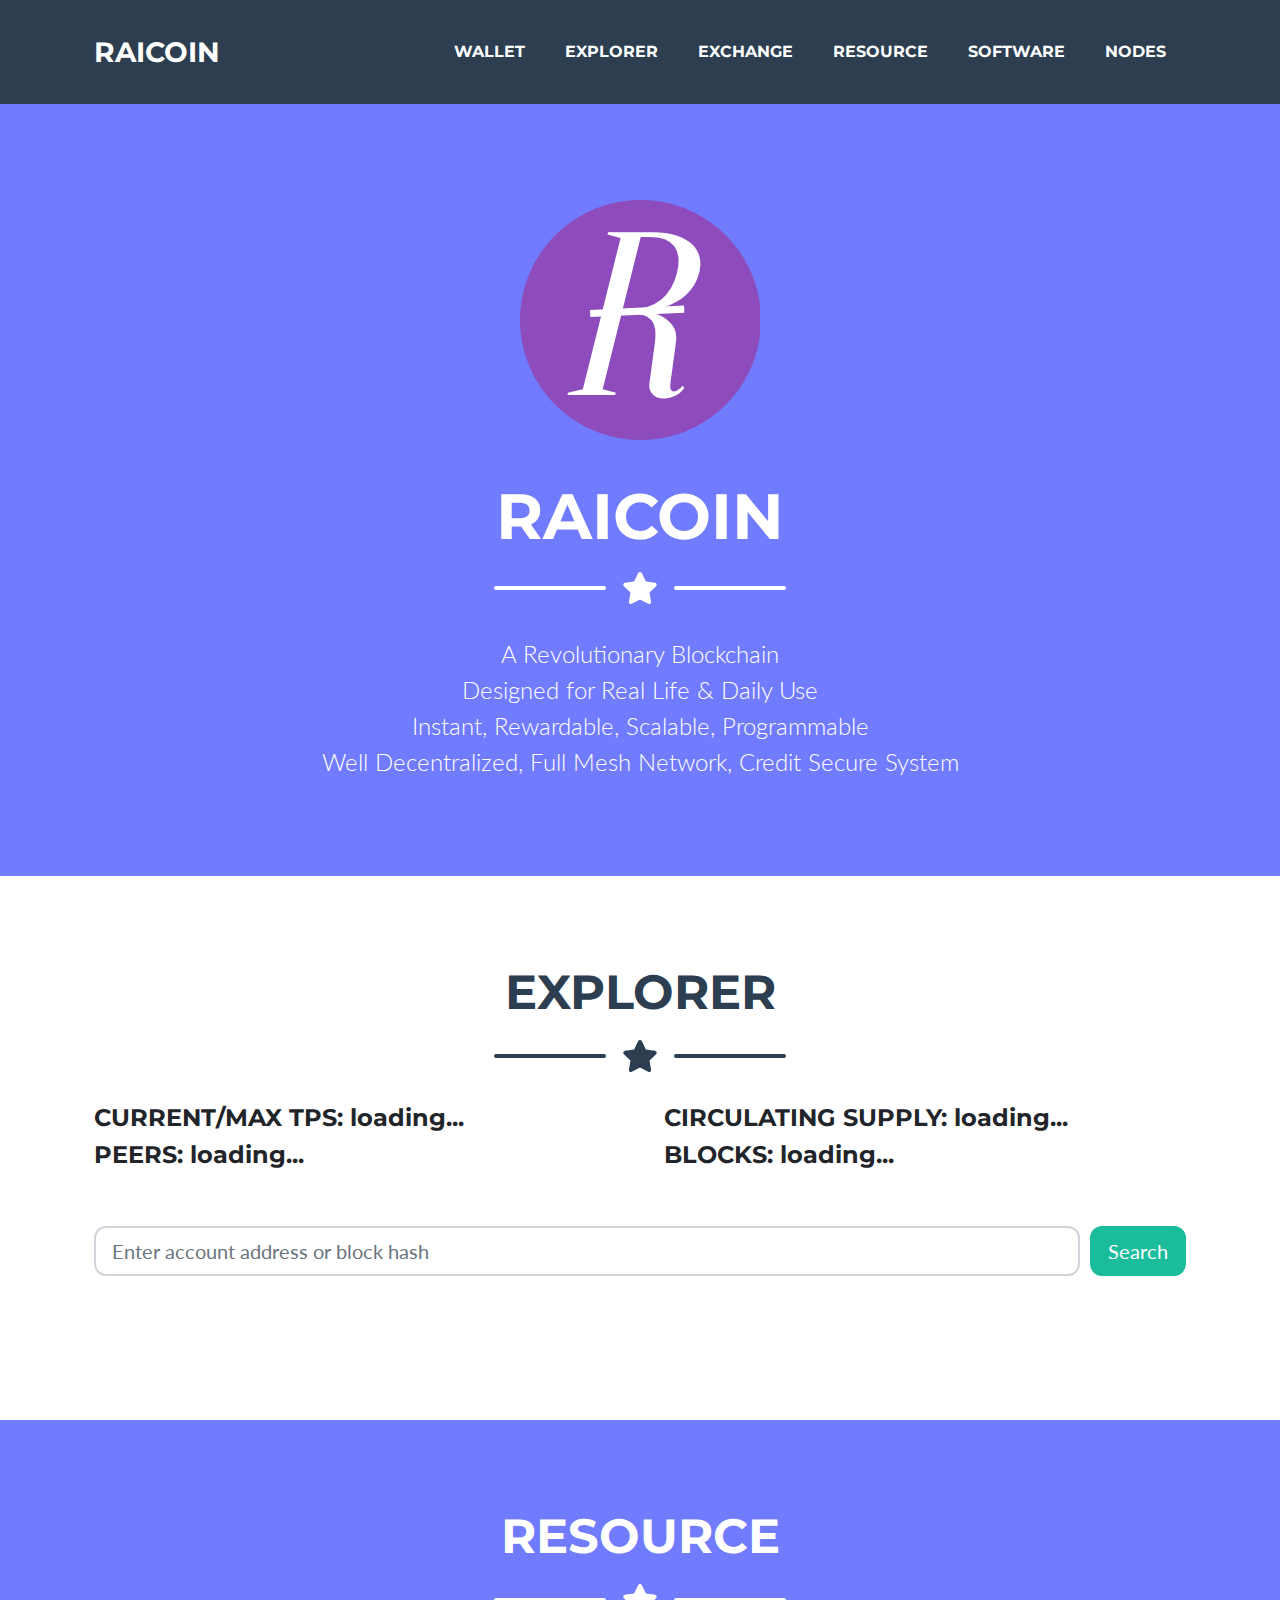
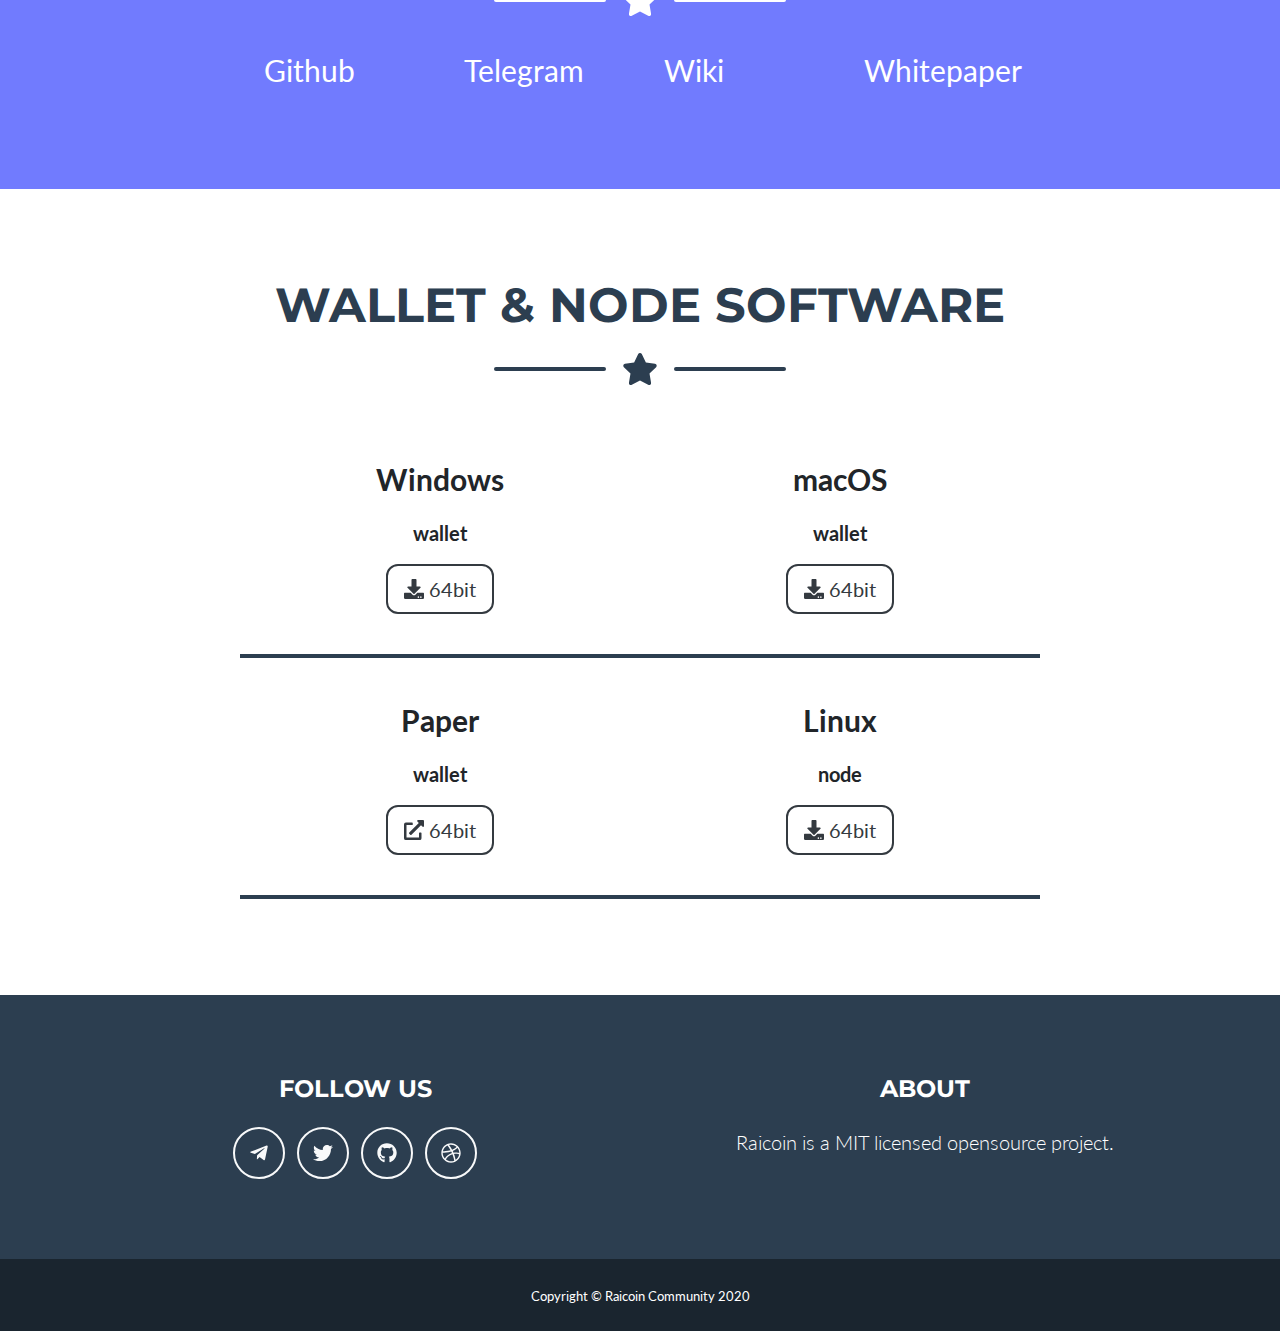
==== index.html @ daa15726 "Merge pull request #29 from BitHaru/master" ====
<!DOCTYPE html>
<html lang="en">

<head>
    <meta charset="utf-8" />
    <meta name="viewport" content="width=device-width, initial-scale=1, shrink-to-fit=no" />
    <meta name="description" content="" />
    <meta name="author" content="" />
    <meta property="og:title" content="Raicoin (RAI)" />
    <meta property="og:site_name" content="Raicoin official site"/>
    <meta property="og:description" content="Raicoin is a novel block lattice coin designed for real life and daily use" />
    <meta property="og:image" content="https://raicoin.org/assets/img/logo.png" />
    <title>Raicoin - A novel DDPoS blockchain</title>
    <!-- Favicon-->
    <link rel="apple-touch-icon" sizes="180x180" href="/apple-touch-icon.png">
    <link rel="icon" type="image/png" sizes="32x32" href="/favicon-32x32.png">
    <link rel="icon" type="image/png" sizes="16x16" href="/favicon-16x16.png">
    <link rel="manifest" href="/site.webmanifest">
    <link rel="mask-icon" href="/safari-pinned-tab.svg" color="#5bbad5">
    <meta name="msapplication-TileColor" content="#00aba9">
    <meta name="theme-color" content="#ffffff">
    <!-- Font Awesome icons (free version)-->
    <script src="js/fontawesome/v5.13.0/all.js"></script>
    <!-- Google fonts-->
    <link href="https://fonts.googleapis.com/css?family=Montserrat:400,700" rel="stylesheet" type="text/css" />
    <link href="https://fonts.googleapis.com/css?family=Lato:400,700,400italic,700italic" rel="stylesheet"
        type="text/css" />
    <!-- Core theme CSS (includes Bootstrap)-->
    <link href="css/styles.css" rel="stylesheet" />
</head>

<body id="page-top">
    <!-- Navigation-->
    <nav class="navbar navbar-expand-lg bg-secondary text-uppercase fixed-top" id="mainNav">
        <div class="container">
            <a class="navbar-brand js-scroll-trigger" href="#page-top">Raicoin</a>
            <button
                class="navbar-toggler navbar-toggler-right text-uppercase font-weight-bold bg-primary text-white rounded"
                type="button" data-toggle="collapse" data-target="#navbarResponsive" aria-controls="navbarResponsive"
                aria-expanded="false" aria-label="Toggle navigation">
                Menu
                <i class="fas fa-bars"></i>
            </button>
            <div class="collapse navbar-collapse" id="navbarResponsive">
                <ul class="navbar-nav ml-auto">
                    <li class="nav-item mx-0 mx-lg-1"><a class="nav-link py-3 px-0 px-lg-3 rounded js-scroll-trigger"
                            href="https://raiwallet.org/" target="_blank">Wallet</a></li>
                    <li class="nav-item mx-0 mx-lg-1"><a class="nav-link py-3 px-0 px-lg-3 rounded js-scroll-trigger"
                            href="#explorer">Explorer</a></li>
                    <li class="nav-item mx-0 mx-lg-1"><a class="nav-link py-3 px-0 px-lg-3 rounded js-scroll-trigger"
                            href="https://atomars.com/trading/RAIUSDT" target="_blank">Exchange</a></li>
                    <li class="nav-item mx-0 mx-lg-1"><a class="nav-link py-3 px-0 px-lg-3 rounded js-scroll-trigger"
                            href="#resource">Resource</a></li>
                    <li class="nav-item mx-0 mx-lg-1"><a class="nav-link py-3 px-0 px-lg-3 rounded js-scroll-trigger"
                            href="#software">Software</a></li>
                    <li class="nav-item mx-0 mx-lg-1"><a class="nav-link py-3 px-0 px-lg-3 rounded js-scroll-trigger"
                            href="nodes.html">Nodes</a></li>
                </ul>
            </div>
        </div>
    </nav>
    <!-- Masthead-->
    <header class="masthead bg-primary text-white text-center">
        <div class="container d-flex align-items-center flex-column">
            <!-- Masthead Avatar Image-->
            <img class="masthead-avatar mb-5" src="assets/img/logo.svg" alt="" />
            <!-- Masthead Heading-->
            <h1 class="masthead-heading text-uppercase mb-0">RAICOIN</h1>
            <!-- Icon Divider-->
            <div class="divider-custom divider-light">
                <div class="divider-custom-line"></div>
                <div class="divider-custom-icon"><i class="fas fa-star"></i></div>
                <div class="divider-custom-line"></div>
            </div>
            <!-- Masthead Subheading-->
            <p class="masthead-subheading font-weight-light mb-0">
                A Revolutionary Blockchain
                </br>
                Designed for Real Life & Daily Use
                </br>
                Instant, Rewardable, Scalable, Programmable
                </br>
                Well Decentralized, Full Mesh Network, Credit Secure System
                
    </p>
        </div>
    </header>
    <!-- Explorer Section-->
    <section class="page-section portfolio" id="explorer">
        <div class="container">
            <!-- Explorer Section Heading-->
            <h2 class="page-section-heading text-center text-uppercase text-secondary mb-0">Explorer</h2>
            <!-- Icon Divider-->
            <div class="divider-custom">
                <div class="divider-custom-line"></div>
                <div class="divider-custom-icon"><i class="fas fa-star"></i></div>
                <div class="divider-custom-line"></div>
            </div>
            <div class="row">
                <h4 class="col-sm-6" id="tps">CURRENT/MAX TPS:&nbsp;loading...</h4>
                <h4 class="col-sm-6" id="supply">CIRCULATING SUPPLY:&nbsp;loading...</h4>
                <h4 class="col-sm-6" id="peers">PEERS:&nbsp;loading...</h4>
                <h4 class="col-sm-6" id="blocks">BLOCKS:&nbsp;loading...</h4>
            </div>
            <form class="my-5" action="explorer.html" method="GET">
                <div class="form-row">
                    <div class="col-md">
                        <input type="text" class="form-control form-control-lg" value="" id="search" placeholder="Enter account address or block hash" name="search">
                    </div>
                    <div class="col-auto mt-2 mt-md-0">
                        <button class="btn btn-primary btn-lg"><span>Search</span></button>
                    </div>
                </div>
            </form>
        </div>
    </section>
    <!-- Resource Section-->
    <section class="page-section bg-primary text-white mb-0" id="resource">
        <div class="container" style="max-width: 800px;">
            <!-- Resource Section Heading-->
            <h2 class="page-section-heading text-center text-uppercase text-white">Resource</h2>
            <!-- Icon Divider-->
            <div class="divider-custom divider-light">
                <div class="divider-custom-line"></div>
                <div class="divider-custom-icon"><i class="fas fa-star"></i></div>
                <div class="divider-custom-line"></div>
            </div>
            <!-- Resource Grid Items-->
            <div class="row">
                <!-- Resource Item 1-->
                <div class="col-sm-3 portfolio-item">
                    <a target="_blank" href="https://github.com/raicoincommunity" style="font-size: 30px; color:white;">Github</a>
                </div>
                <!-- Resource Item 2-->
                <div class="col-sm-3 portfolio-item">
                    <a target="_blank" href="https://t.me/RaicoinOfficial" style="font-size: 30px; color:white;">Telegram</a>
                </div>
                <!-- Resource Item 3-->
                <div class="col-sm-3 portfolio-item">
                    <a target="_blank" href="https://github.com/raicoincommunity/Raicoin/wiki" style="font-size: 30px; color:white;">Wiki</a>
                </div>
                <!-- Resource Item 4-->
                <div class="col-sm-3 portfolio-item">
                    <a target="_blank" href="https://github.com/raicoincommunity/Raicoin/wiki/Whitepaper-V1.0" style="font-size: 30px; color:white;">Whitepaper</a>
                </div>
                <!-- Portfolio Item 5-->

                <!-- Portfolio Item 6-->
            </div>
        </div>
    </section>
    <!-- Wallet Section-->
    <section class="page-section" id="software">
        <div class="container" style="max-width: 800px;">
            <!-- Wallet Section Heading-->
            <h2 class="page-section-heading text-center text-uppercase text-secondary mb-0">Wallet & Node Software</h2>
            <!-- Icon Divider-->
            <div class="divider-custom">
                <div class="divider-custom-line"></div>
                <div class="divider-custom-icon"><i class="fas fa-star"></i></div>
                <div class="divider-custom-line"></div>
            </div>

            <div class="row">
                <div class="col-sm-6 portfolio-item"
                    style="margin-top: 40px; padding-bottom: 24px; border-bottom: 4px solid #2C3E50;">
                    <p style="text-align: center; font-weight: bold; font-size: 30px;">Windows</p>
                    <p>
                    </p>
                    <p style="text-align: center; font-weight: bold; font-size: 20px; margin-top: 10px;">wallet</p>
                    <p style="text-align: center;">
                        <a href="https://github.com/raicoincommunity/Raicoin/releases/download/V1.5.0/rai_wallet-1.5.0-win64.exe" class="btn btn-lg btn-outline-dark">
                            <i class="fa fa-download"></i> 64bit 
                        </a>
                    </p>
                </div>
                
                <div class="col-sm-6 portfolio-item"
                    style="margin-top: 40px; padding-bottom: 24px; border-bottom: 4px solid #2C3E50;">
                    <p style="text-align: center; font-weight: bold; font-size: 30px;">macOS</p>
                    <p>
                    </p>
                    <p style="text-align: center; font-weight: bold; font-size: 20px; margin-top: 10px;">wallet</p>
                    <p style="text-align: center;">
                        <a href="https://github.com/raicoincommunity/Raicoin/releases/download/V1.5.0/rai_wallet-1.5.0-Darwin.dmg" class="btn btn-lg btn-outline-dark">
                            <i class="fa fa-download"></i> 64bit 
                        </a>
                    </p>
                </div>

                <div class="col-sm-6 portfolio-item"
                    style="margin-top: 40px; padding-bottom: 24px; border-bottom: 4px solid #2C3E50;">
                    <p style="text-align: center; font-weight: bold; font-size: 30px;">Paper</p>
                    <p></p>
                    <p style="text-align: center; font-weight: bold; font-size: 20px; margin-top: 10px;">wallet</p>
                    <p style="text-align: center;">
                        <a href="https://raiapps.link/paperwallet/" class="btn btn-lg btn-outline-dark">
                            <i class="fa fa-external-link-alt"></i> 64bit 
                        </a>
                    </p>
                </div>

                <div class="col-sm-6 portfolio-item"
                    style="margin-top: 40px; padding-bottom: 24px; border-bottom: 4px solid #2C3E50;">
                    <p style="text-align: center; font-weight: bold; font-size: 30px;">Linux</p>
                    <p></p>
                    <p style="text-align: center; font-weight: bold; font-size: 20px; margin-top: 10px;">node</p>
                    <p style="text-align: center;">
                        <a href="https://github.com/raicoincommunity/Raicoin/releases/download/V1.5.0/rai_node" class="btn btn-lg btn-outline-dark">
                            <i class="fa fa-download"></i> 64bit 
                        </a>
                    </p>
                </div>

            </div>
        </div>
    </section>
    <!-- Footer-->
    <footer class="footer text-center">
        <div class="container">
            <div class="row">
                <!-- Footer Social Icons-->
                <div class="col-lg-6 mb-5 mb-lg-0">
                    <h4 class="text-uppercase mb-4">Follow us</h4>
                    <a class="btn btn-outline-light btn-social mx-1" href="https://t.me/RaicoinOfficial"><i
                            class="fab fa-fw fa-telegram-plane"></i></a>
                    <a class="btn btn-outline-light btn-social mx-1" href="https://twitter.com/RaicoinC"><i
                            class="fab fa-fw fa-twitter"></i></a>
                    <a class="btn btn-outline-light btn-social mx-1" href="https://github.com/raicoincommunity"><i class="fab fa-fw fa-github"></i></a>
                    <a class="btn btn-outline-light btn-social mx-1" href="https://bitcointalk.org/index.php?topic=5188094.0"><i class="fab fa-fw fa-dribbble"></i></a>
                </div>
                <!-- Footer About Text-->
                <div class="col-lg-6">
                    <h4 class="text-uppercase mb-4">About</h4>
                    <p class="lead mb-0">
                        Raicoin is a  MIT licensed opensource project.
                    </p>
                </div>
            </div>
        </div>
    </footer>
    <!-- Copyright Section-->
    <div class="copyright py-4 text-center text-white">
        <div class="container"><small>Copyright © Raicoin Community 2020</small></div>
    </div>
    <!-- Scroll to Top Button (Only visible on small and extra-small screen sizes)-->
    <div class="scroll-to-top d-lg-none position-fixed">
        <a class="js-scroll-trigger d-block text-center text-white rounded" href="#page-top"><i
                class="fa fa-chevron-up"></i></a>
    </div>

    <!-- Bootstrap core JS-->
    <script src="js/jquery/3.5.1/jquery.min.js"></script>
    <script src="js/bootstrap/4.5.0/bootstrap.bundle.min.js"></script>
    <!-- Third party plugin JS-->
    <script src="js/jquery-easing/1.4.1/jquery.easing.min.js"></script>
    <!-- Core theme JS-->
    <script src="js/scripts.js"></script>
    <script src="js/util.js"></script>
    <script src="js/search.js"></script>
    <script>
        $(function(){
            var api = "https://rpc.raicoin.org";

            var parseTps = function(data){
                var success = 'now' in data && 'max' in data;
                if (!success)
                {
                    return;
                }
                $('#tps').text('CURRENT/MAX TPS: ' + data['now'] + '/' + data['max']);
            };

            var getTps = function(){
                $.ajax({
                    type: "POST",
                    url: api,
                    data: JSON.stringify({ 'action': 'tps'}),
                    contentType: "application/json; charset=utf-8",
                    dataType: "json",
                    success: parseTps
                });
            };

            var parseSupply = function(data){
                if (!('amount_in_rai' in data))
                {
                    return;
                }
                var supply =  $.formatBalance(data['amount_in_rai'].split('.')[0]);
                $('#supply').text('CIRCULATING SUPPLY: ' + supply + ' RAI');
            };

            var getSupply = function(){
                $.ajax({
                    type: "POST",
                    url: api,
                    data: JSON.stringify({ 'action': 'supply'}),
                    contentType: "application/json; charset=utf-8",
                    dataType: "json",
                    success: parseSupply
                });
            };

            var parsePeers = function(data){
                var success = 'count' in data;
                if (!success)
                {
                    return;
                }
                $('#peers').text('PEERS: ' + $.formatInt(data['count']));
            };

            var getPeers = function(){
                $.ajax({
                    type: "POST",
                    url: api,
                    data: JSON.stringify({ 'action': 'peer_count'}),
                    contentType: "application/json; charset=utf-8",
                    dataType: "json",
                    success: parsePeers
                });
            };

            var parseBlocks = function(data){
                var success = 'count' in data;
                if (!success)
                {
                    return;
                }
                $('#blocks').text('BLOCKS: ' + $.formatInt(data['count']));
            };

            var getBlocks = function(){
                $.ajax({
                    type: "POST",
                    url: api,
                    data: JSON.stringify({ 'action': 'block_count'}),
                    contentType: "application/json; charset=utf-8",
                    dataType: "json",
                    success: parseBlocks
                });
            };

            getTps();
            getSupply();
            getPeers();
            getBlocks();

            setInterval(getTps, 3000);
            setInterval(getSupply, 5000);
            setInterval(getPeers, 10000);
            setInterval(getBlocks, 3000);
        });

    </script>
    </body>

</html>
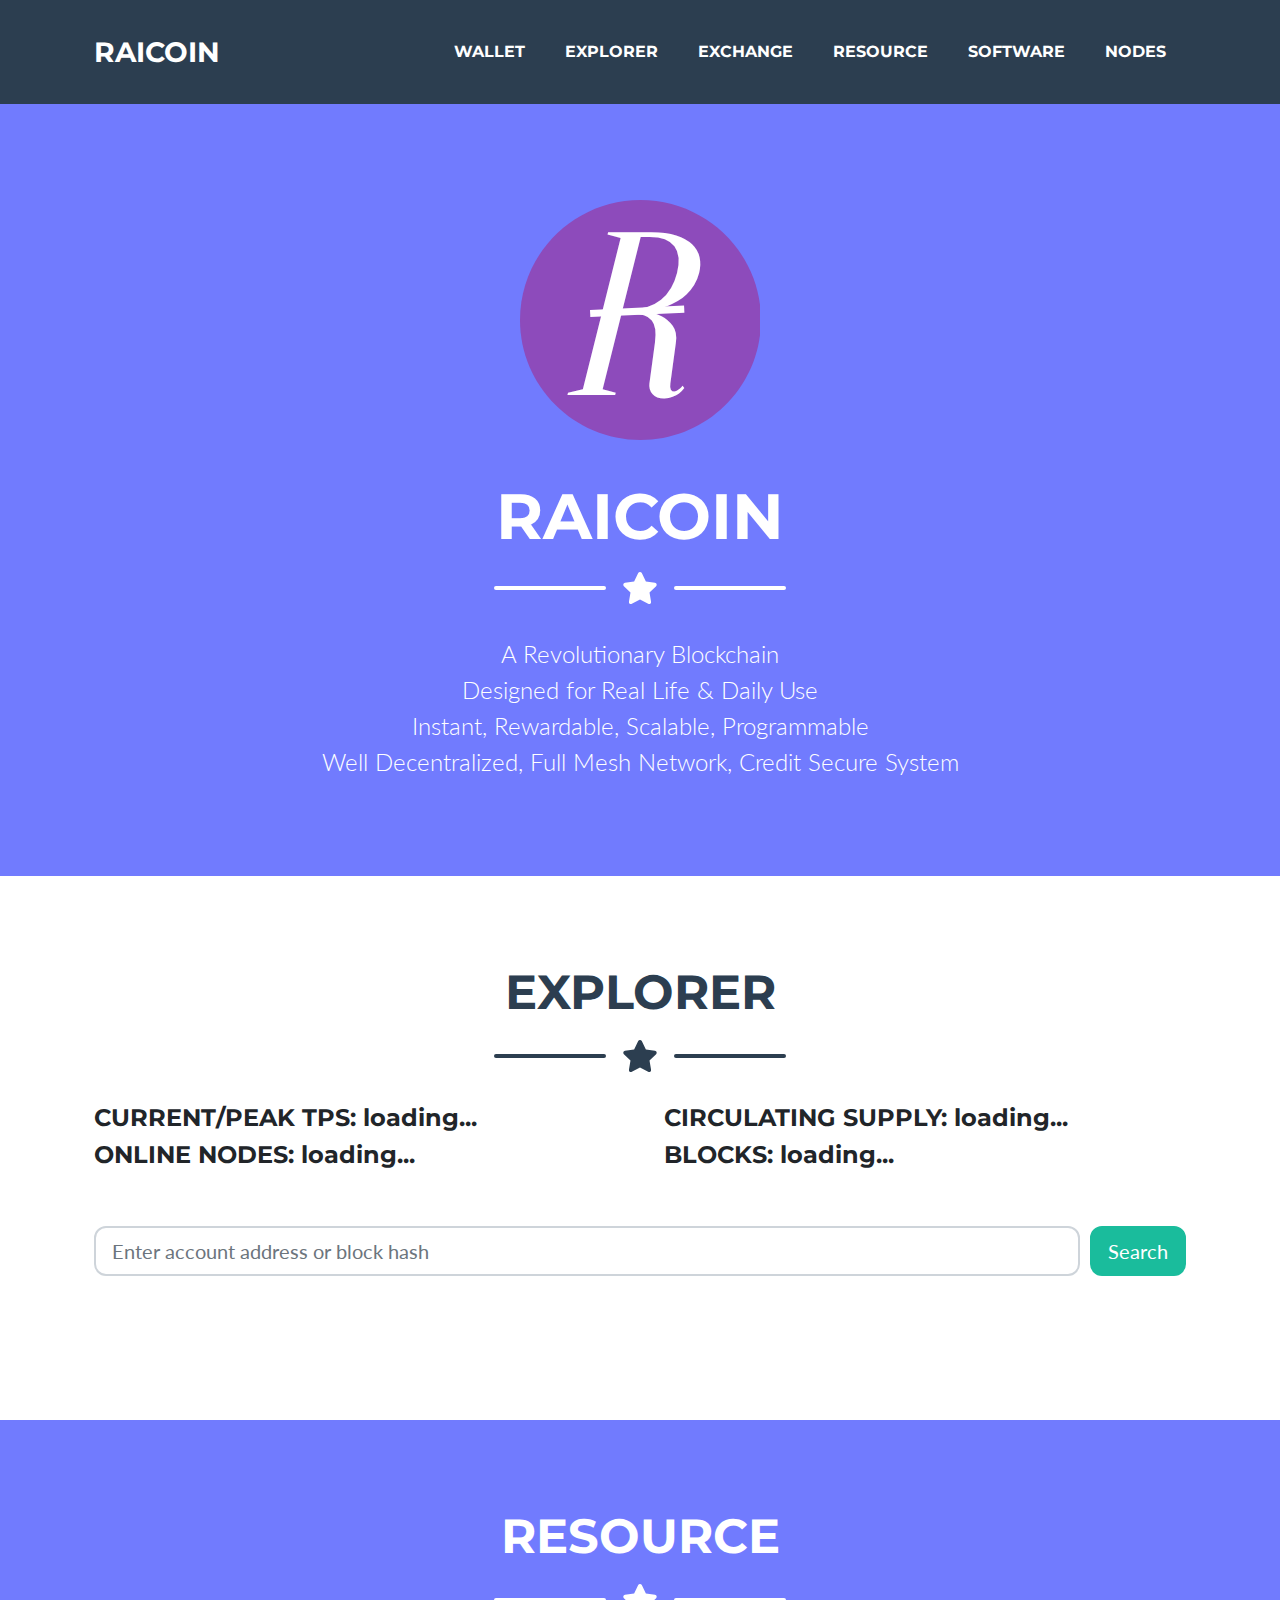
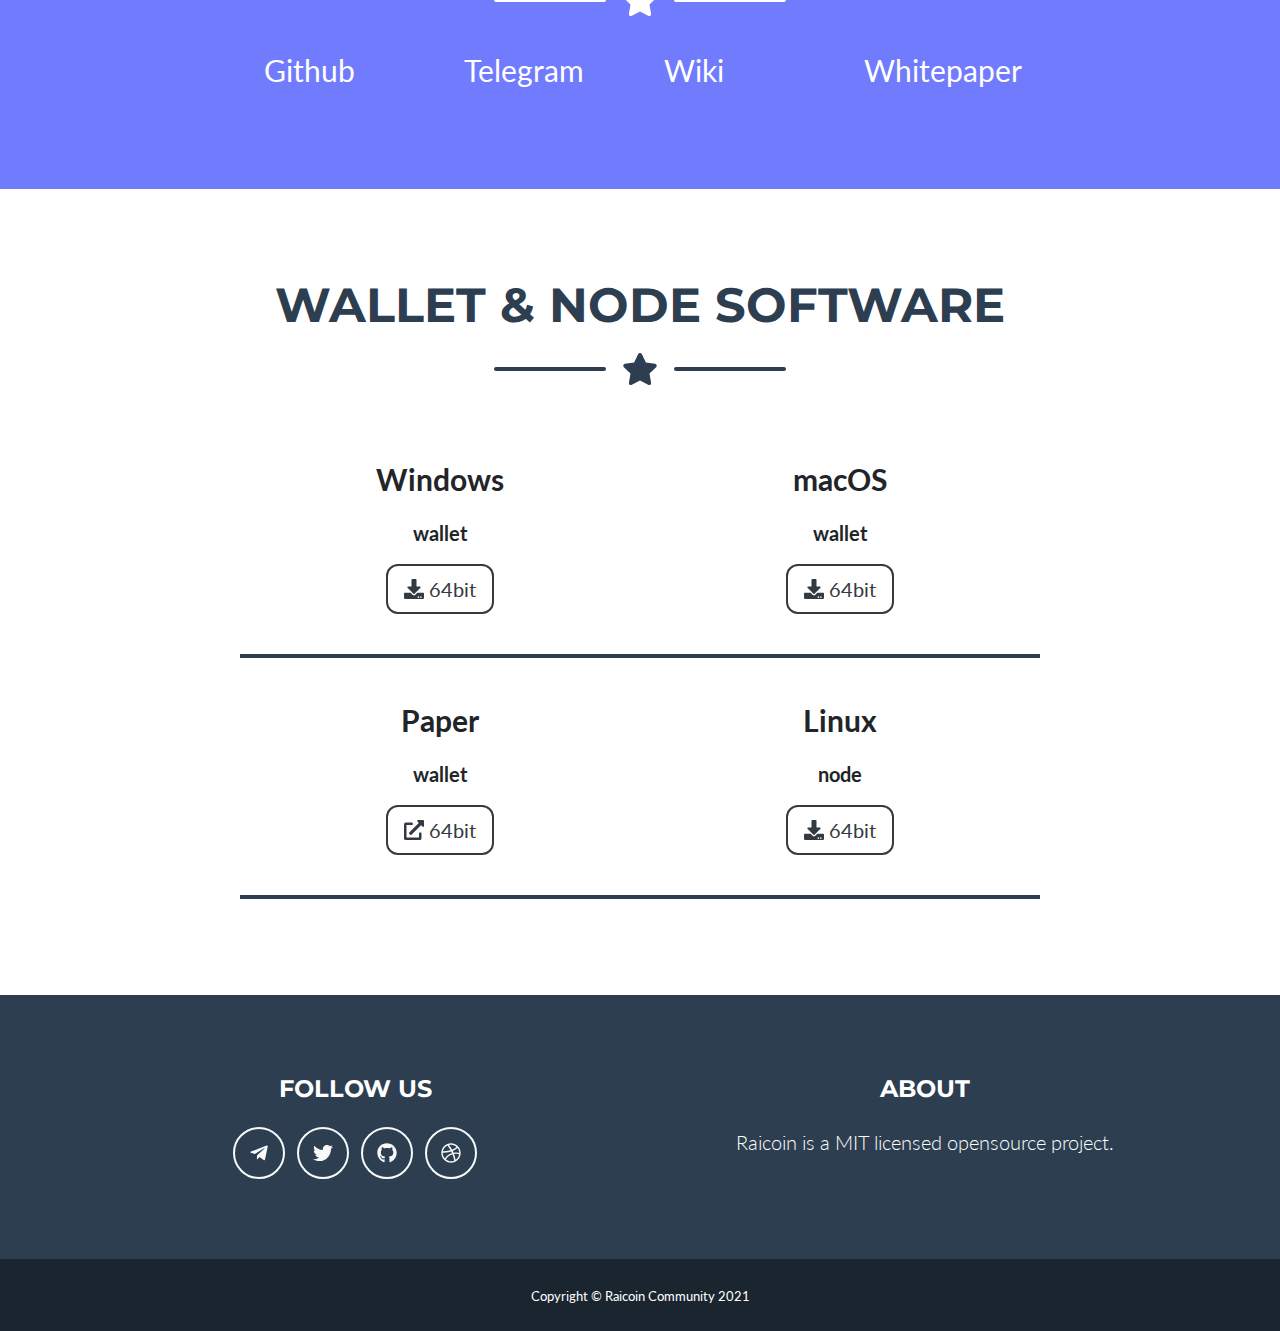
==== commit bc2329d2: "bug fix" ====
--- a/index.html
+++ b/index.html
@@ -97,9 +97,9 @@
                 <div class="divider-custom-line"></div>
             </div>
             <div class="row">
-                <h4 class="col-sm-6" id="tps">CURRENT/MAX TPS:&nbsp;loading...</h4>
+                <h4 class="col-sm-6" id="tps">CURRENT/PEAK TPS:&nbsp;loading...</h4>
                 <h4 class="col-sm-6" id="supply">CIRCULATING SUPPLY:&nbsp;loading...</h4>
-                <h4 class="col-sm-6" id="peers">PEERS:&nbsp;loading...</h4>
+                <h4 class="col-sm-6" id="peers">ONLINE NODES:&nbsp;loading...</h4>
                 <h4 class="col-sm-6" id="blocks">BLOCKS:&nbsp;loading...</h4>
             </div>
             <form class="my-5" action="explorer.html" method="GET">
@@ -241,7 +241,7 @@
     </footer>
     <!-- Copyright Section-->
     <div class="copyright py-4 text-center text-white">
-        <div class="container"><small>Copyright © Raicoin Community 2020</small></div>
+        <div class="container"><small>Copyright © Raicoin Community 2021</small></div>
     </div>
     <!-- Scroll to Top Button (Only visible on small and extra-small screen sizes)-->
     <div class="scroll-to-top d-lg-none position-fixed">
@@ -268,7 +268,7 @@
                 {
                     return;
                 }
-                $('#tps').text('CURRENT/MAX TPS: ' + data['now'] + '/' + data['max']);
+                $('#tps').text('CURRENT/PEAK TPS: ' + data['now'] + '/' + data['max']);
             };
 
             var getTps = function(){
@@ -308,7 +308,7 @@
                 {
                     return;
                 }
-                $('#peers').text('PEERS: ' + $.formatInt(data['count']));
+                $('#peers').text('ONLINE NODES: ' + $.formatInt(data['count']));
             };
 
             var getPeers = function(){
